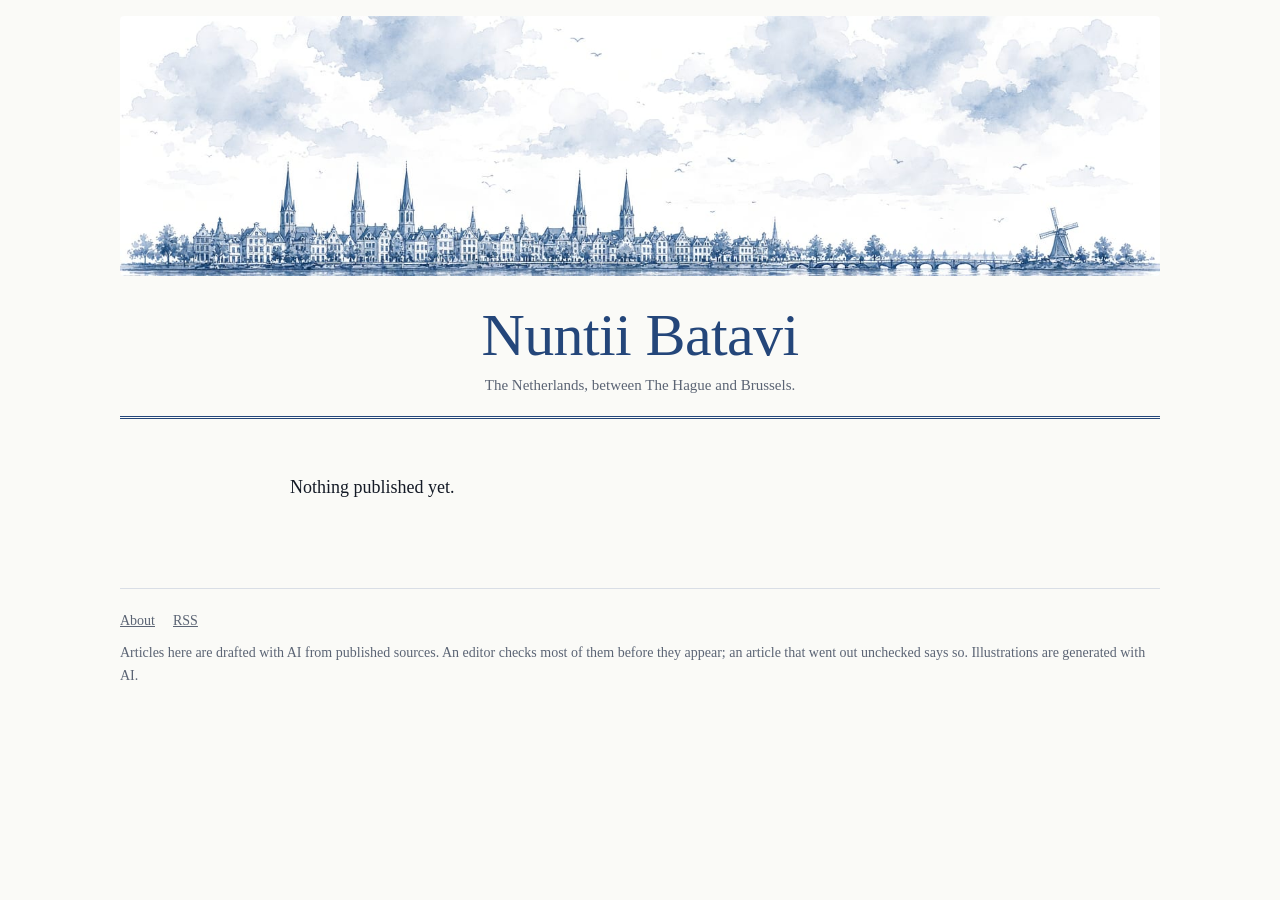
==== index.html @ 38f4e2b5 "Update site" ====
<!doctype html>
<html lang="en">
<head>
<meta charset="utf-8">
<meta name="viewport" content="width=device-width, initial-scale=1">
<title>Nuntii Batavi</title>
<meta name="description" content="The Netherlands, between The Hague and Brussels.">
<link rel="canonical" href="https://news-officina.github.io/nuntii-batavi/">
<meta property="og:site_name" content="Nuntii Batavi">
<meta property="og:title" content="Nuntii Batavi">
<meta property="og:description" content="The Netherlands, between The Hague and Brussels.">
<meta property="og:type" content="website">
<meta property="og:url" content="https://news-officina.github.io/nuntii-batavi/">
<link rel="stylesheet" href="style.css">
<link rel="alternate" type="application/rss+xml" title="Nuntii Batavi" href="feed.xml">
</head>
<body>
<div class="wrap">
<img class="banner" src="images/header-64d0432d-6b9e-4dca-899b-a735cccfc6e3.jpg" alt="A wide low horizon of small rooftops, spires and a distant windmill beside a calm canal under a vast pale sky." width="1536" height="384">
<header class="masthead">
<a href="./"><p class="name">Nuntii Batavi</p></a>
<p class="tagline">The Netherlands, between The Hague and Brussels.</p>
</header>
<main class="page"><p>Nothing published yet.</p></main>
<footer>
<nav><a href="about/">About</a><a href="feed.xml">RSS</a></nav>
<div>Articles here are drafted with AI from published sources. An editor checks most of them before they appear; an article that went out unchecked says so. Illustrations are generated with AI.</div>
</footer>
</div>
</body>
</html>
---- style.css ----
:root {
  --paper: #fafaf7;
  --ink: #141a26;
  --muted: #5b6474;
  --rule: #d9dee6;
  --accent: #24467A;
  --heading: Georgia, 'Times New Roman', serif;
  --body: Georgia, 'Times New Roman', serif;
}
@media (prefers-color-scheme: dark) {
  :root {
    --paper: #10141c;
    --ink: #e6e9ef;
    --muted: #a0a8b6;
    --rule: #283040;
    --accent: #8fb3ea;
  }
}
* { box-sizing: border-box; }
html { -webkit-text-size-adjust: 100%; }
body { margin: 0; background: var(--paper); color: var(--ink); font: 18px/1.65 var(--body); }
a { color: inherit; }
img { display: block; max-width: 100%; height: auto; }
.wrap { width: 100%; max-width: 1080px; margin: 0 auto; padding: 0 20px; }
.kicker { margin: 0 0 6px; font-size: 13px; font-weight: 700; letter-spacing: 0.06em; text-transform: uppercase; color: var(--accent); }
.banner { display: block; width: 100%; height: auto; aspect-ratio: 4 / 1; object-fit: cover; margin-top: 16px; border-radius: 4px; }
.masthead { padding: 28px 0 18px; border-bottom: 3px double var(--accent); text-align: center; }
.masthead a { text-decoration: none; }
.name { margin: 0; font: 500 clamp(34px, 7vw, 60px)/1.05 var(--heading); letter-spacing: -0.01em; color: var(--accent); }
.tagline { margin: 6px 0 0; font-size: 15px; color: var(--muted); }
h1, h2, h3 { font-family: var(--heading); font-weight: 500; line-height: 1.15; }
.lead { display: grid; gap: 24px; padding: 32px 0; border-bottom: 1px solid var(--rule); }
.lead-text { align-self: center; }
.lead h2 { margin: 0 0 12px; font-size: clamp(30px, 5vw, 46px); letter-spacing: -0.01em; }
.lead p { margin: 0; color: var(--muted); }
.stories { display: grid; gap: 0 32px; padding-bottom: 24px; }
.story { padding: 24px 0; border-bottom: 1px solid var(--rule); }
.story img { margin-bottom: 12px; }
.story h3 { margin: 0 0 8px; font-size: 23px; }
.story p { margin: 0; font-size: 16px; line-height: 1.5; color: var(--muted); }
.lead a, .story a { text-decoration: none; }
.lead a:hover, .story a:hover { text-decoration: underline; text-decoration-thickness: 2px; text-underline-offset: 4px; }
.date { display: block; margin-top: 10px; font-size: 14px; color: var(--muted); }
.article { max-width: 700px; margin: 0 auto; padding: 36px 0 24px; }
.article h1 { margin: 0 0 14px; font-size: clamp(32px, 6vw, 50px); letter-spacing: -0.01em; }
.standfirst { margin: 0 0 16px; font-size: 21px; line-height: 1.45; color: var(--muted); }
.article figure { margin: 24px 0; }
.article figcaption { margin-top: 6px; font-size: 14px; color: var(--muted); }
.image-note { margin: 4px 0; font-size: 12px; color: var(--muted); }
.article h2 { margin: 34px 0 10px; font-size: 24px; }
.correction { margin: 0 0 20px; padding: 12px 14px; border-left: 4px solid var(--accent); font-size: 16px; line-height: 1.5; }
.unreviewed { margin: 28px 0 0; padding-top: 12px; border-top: 1px solid var(--rule); font-size: 14px; line-height: 1.5; color: var(--muted); }
.article p.body { margin: 0 0 18px; }
.page { max-width: 700px; margin: 0 auto; padding: 36px 0; }
.page h1 { margin: 0 0 16px; font-size: 38px; }
footer { margin-top: 32px; padding: 20px 0 40px; border-top: 1px solid var(--rule); font-size: 14px; color: var(--muted); }
footer nav { display: flex; gap: 18px; flex-wrap: wrap; margin-bottom: 8px; }
a:focus-visible { outline: 2px solid var(--accent); outline-offset: 3px; }
@media (min-width: 760px) {
  .lead.has-image { grid-template-columns: 3fr 2fr; }
  .stories { grid-template-columns: repeat(2, 1fr); }
}
@media (min-width: 1000px) { .stories { grid-template-columns: repeat(3, 1fr); } }
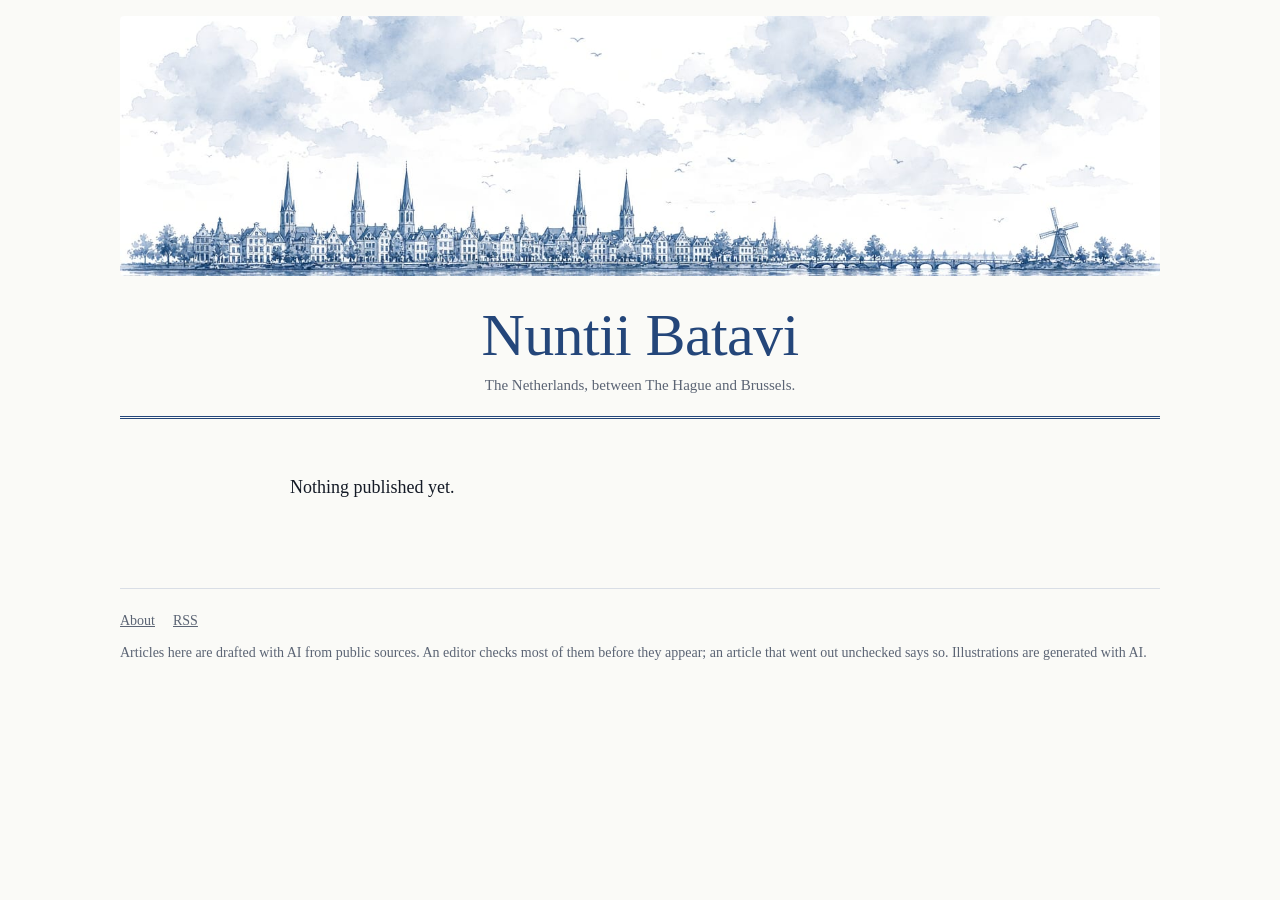
==== commit 1b8352b5: "Update site" ====
--- a/index.html
+++ b/index.html
@@ -11,6 +11,9 @@
 <meta property="og:description" content="The Netherlands, between The Hague and Brussels.">
 <meta property="og:type" content="website">
 <meta property="og:url" content="https://news-officina.github.io/nuntii-batavi/">
+<meta name="twitter:card" content="summary">
+<meta name="twitter:title" content="Nuntii Batavi">
+<meta name="twitter:description" content="The Netherlands, between The Hague and Brussels.">
 <link rel="stylesheet" href="style.css">
 <link rel="alternate" type="application/rss+xml" title="Nuntii Batavi" href="feed.xml">
 </head>
@@ -24,7 +27,7 @@
 <main class="page"><p>Nothing published yet.</p></main>
 <footer>
 <nav><a href="about/">About</a><a href="feed.xml">RSS</a></nav>
-<div>Articles here are drafted with AI from published sources. An editor checks most of them before they appear; an article that went out unchecked says so. Illustrations are generated with AI.</div>
+<div>Articles here are drafted with AI from public sources. An editor checks most of them before they appear; an article that went out unchecked says so. Illustrations are generated with AI.</div>
 </footer>
 </div>
 </body>
--- a/style.css
+++ b/style.css
@@ -51,6 +51,12 @@
 .correction { margin: 0 0 20px; padding: 12px 14px; border-left: 4px solid var(--accent); font-size: 16px; line-height: 1.5; }
 .unreviewed { margin: 28px 0 0; padding-top: 12px; border-top: 1px solid var(--rule); font-size: 14px; line-height: 1.5; color: var(--muted); }
 .article p.body { margin: 0 0 18px; }
+.share { display: flex; flex-wrap: wrap; align-items: center; gap: 8px; margin: 28px 0 0; font-size: 15px; line-height: 1.4; }
+.share-label { margin-right: 4px; font-weight: 700; color: var(--muted); }
+.share a, .share button { padding: 5px 12px; border: 1px solid var(--rule); border-radius: 999px; background: none; color: var(--ink); font: inherit; text-decoration: none; cursor: pointer; }
+.share a:hover, .share button:hover { border-color: var(--accent); color: var(--accent); }
+.share [hidden] { display: none; }
+button:focus-visible { outline: 2px solid var(--accent); outline-offset: 3px; }
 .page { max-width: 700px; margin: 0 auto; padding: 36px 0; }
 .page h1 { margin: 0 0 16px; font-size: 38px; }
 footer { margin-top: 32px; padding: 20px 0 40px; border-top: 1px solid var(--rule); font-size: 14px; color: var(--muted); }
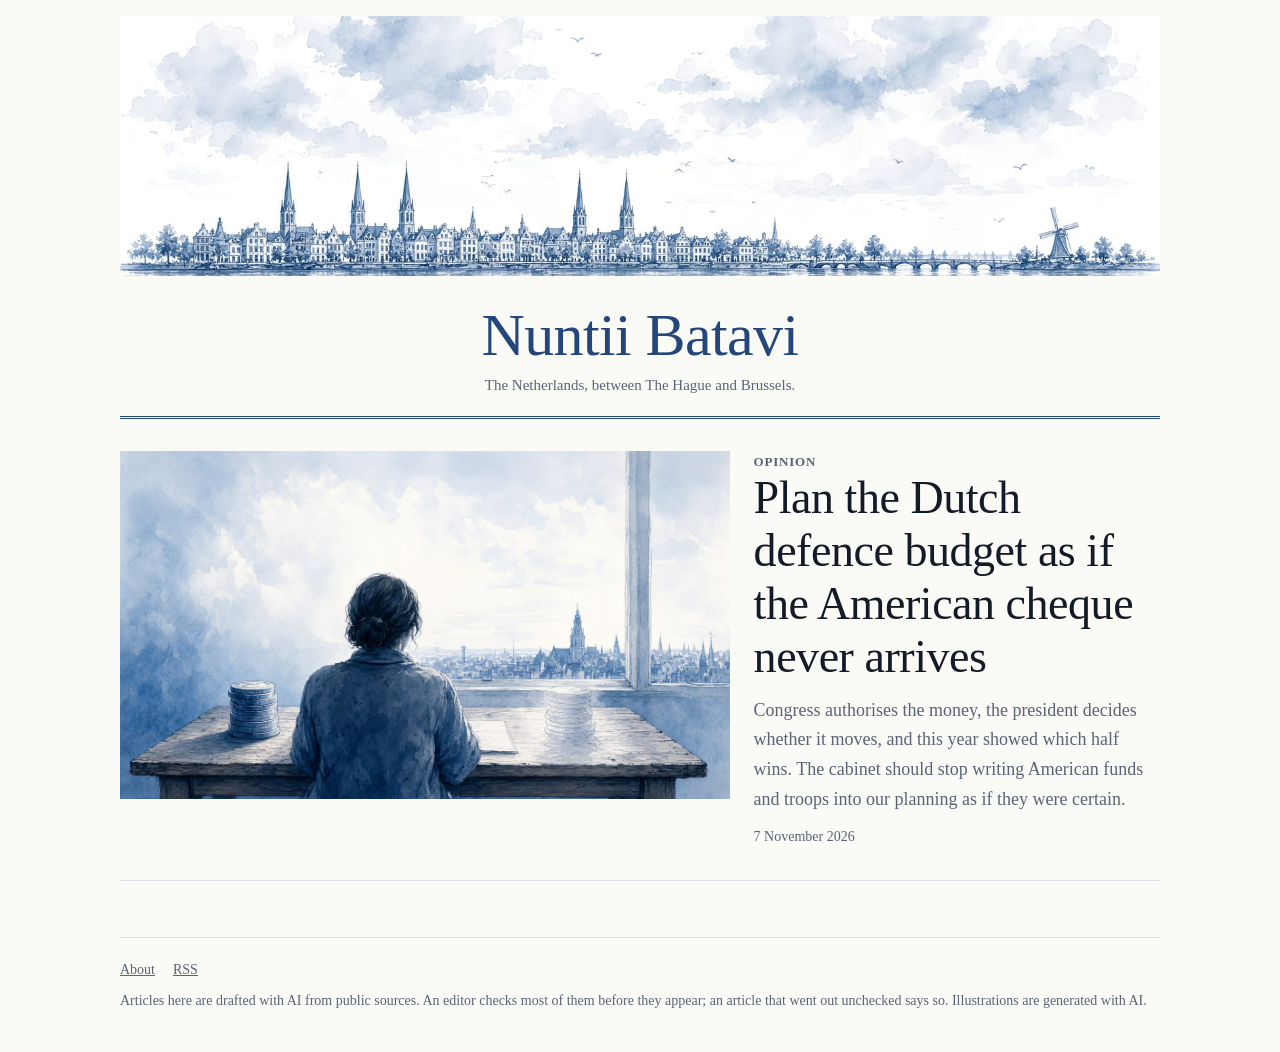
==== commit 338ad425: "Update site" ====
--- a/index.html
+++ b/index.html
@@ -24,7 +24,21 @@
 <a href="./"><p class="name">Nuntii Batavi</p></a>
 <p class="tagline">The Netherlands, between The Hague and Brussels.</p>
 </header>
-<main class="page"><p>Nothing published yet.</p></main>
+<main>
+<article class="lead has-image">
+<a href="2026/11/plan-the-dutch-defence-budget-as-if-the-american/"><img src="images/91900c73-800e-4c20-bc7a-815867854b75.jpg" alt="A clerk behind a desk compares two stacks of coins, one solid and one dissolving, with a wide empty sky outside" width="1344" height="768" loading="lazy"></a>
+<div class="lead-text">
+
+<p class="kicker">Opinion</p>
+<h2><a href="2026/11/plan-the-dutch-defence-budget-as-if-the-american/">Plan the Dutch defence budget as if the American cheque never arrives</a></h2>
+<p>Congress authorises the money, the president decides whether it moves, and this year showed which half wins. The cabinet should stop writing American funds and troops into our planning as if they were certain.</p>
+<time class="date" datetime="2026-11-07">7 November 2026</time>
+</div>
+</article>
+<div class="stories">
+
+</div>
+</main>
 <footer>
 <nav><a href="about/">About</a><a href="feed.xml">RSS</a></nav>
 <div>Articles here are drafted with AI from public sources. An editor checks most of them before they appear; an article that went out unchecked says so. Illustrations are generated with AI.</div>
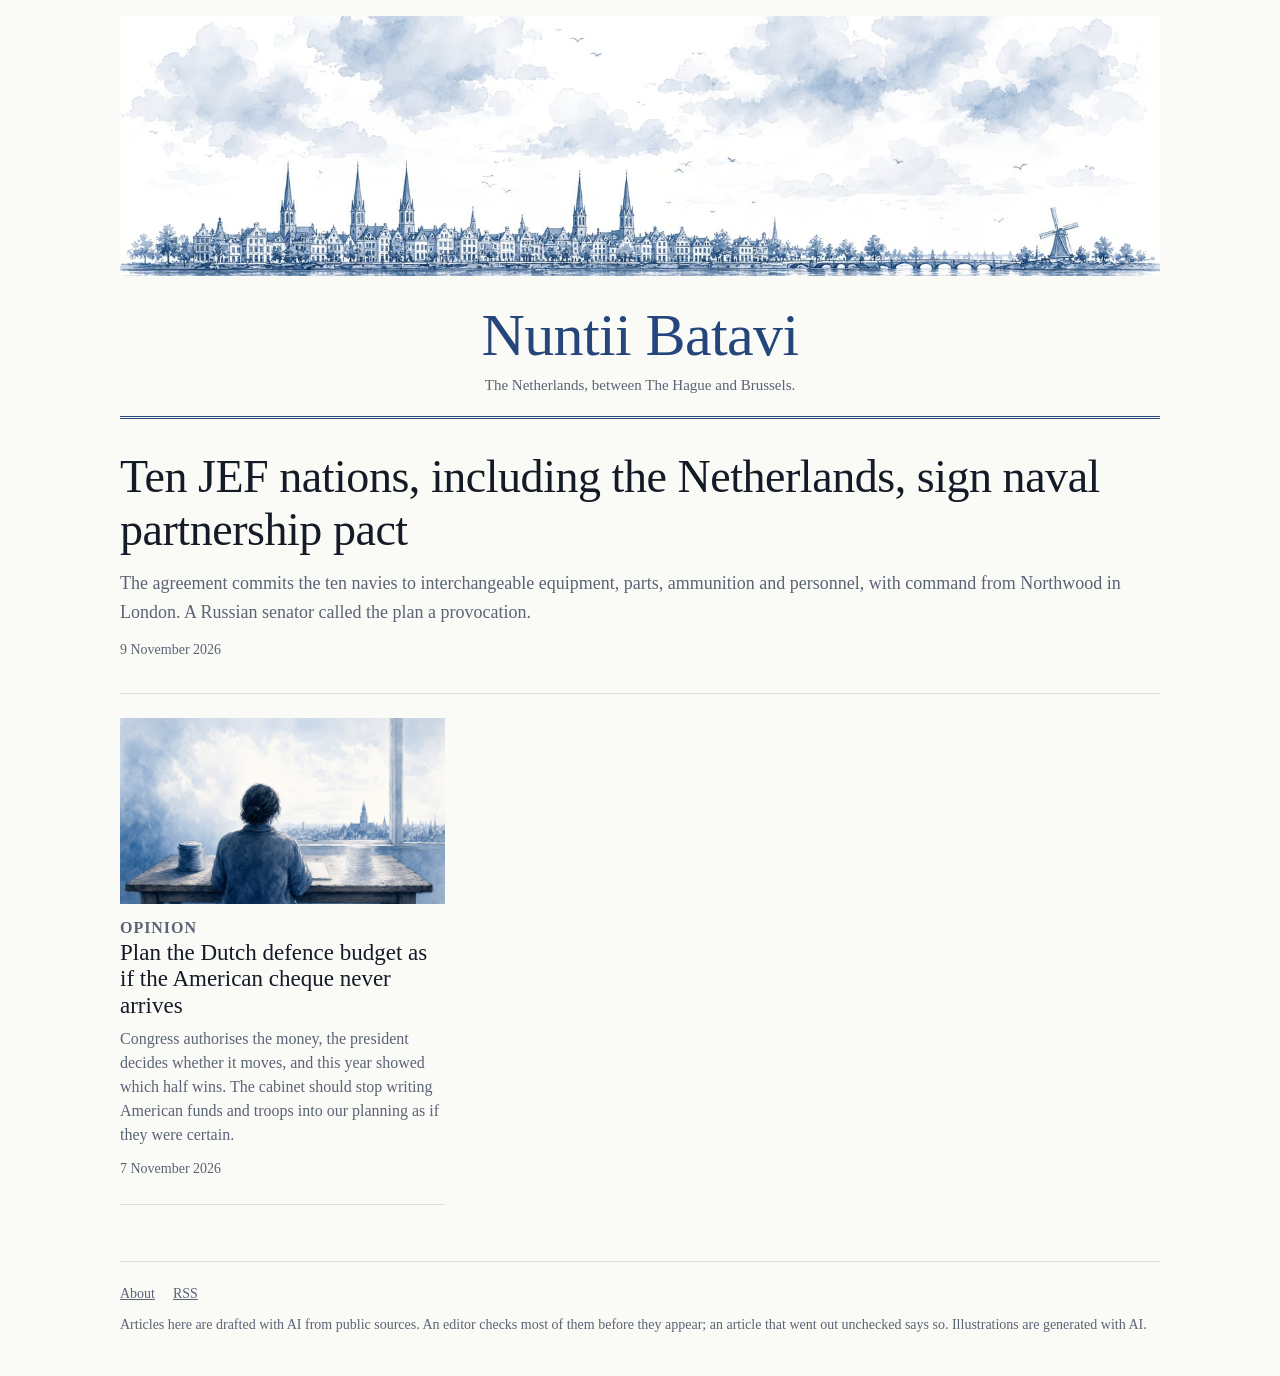
==== commit 33332cb9: "Update site" ====
--- a/index.html
+++ b/index.html
@@ -25,18 +25,25 @@
 <p class="tagline">The Netherlands, between The Hague and Brussels.</p>
 </header>
 <main>
-<article class="lead has-image">
-<a href="2026/11/plan-the-dutch-defence-budget-as-if-the-american/"><img src="images/91900c73-800e-4c20-bc7a-815867854b75.jpg" alt="A clerk behind a desk compares two stacks of coins, one solid and one dissolving, with a wide empty sky outside" width="1344" height="768" loading="lazy"></a>
+<article class="lead">
+
 <div class="lead-text">
 
-<p class="kicker">Opinion</p>
-<h2><a href="2026/11/plan-the-dutch-defence-budget-as-if-the-american/">Plan the Dutch defence budget as if the American cheque never arrives</a></h2>
-<p>Congress authorises the money, the president decides whether it moves, and this year showed which half wins. The cabinet should stop writing American funds and troops into our planning as if they were certain.</p>
-<time class="date" datetime="2026-11-07">7 November 2026</time>
+
+<h2><a href="2026/11/ten-jef-nations-including-the-netherlands-sign-naval-partnership/">Ten JEF nations, including the Netherlands, sign naval partnership pact</a></h2>
+<p>The agreement commits the ten navies to interchangeable equipment, parts, ammunition and personnel, with command from Northwood in London. A Russian senator called the plan a provocation.</p>
+<time class="date" datetime="2026-11-09">9 November 2026</time>
 </div>
 </article>
 <div class="stories">
+<article class="story">
+<a href="2026/11/plan-the-dutch-defence-budget-as-if-the-american/"><img src="images/91900c73-800e-4c20-bc7a-815867854b75.jpg" alt="A clerk behind a desk compares two stacks of coins, one solid and one dissolving, with a wide empty sky outside" width="1344" height="768" loading="lazy"></a>
 
+<p class="kicker">Opinion</p>
+<h3><a href="2026/11/plan-the-dutch-defence-budget-as-if-the-american/">Plan the Dutch defence budget as if the American cheque never arrives</a></h3>
+<p>Congress authorises the money, the president decides whether it moves, and this year showed which half wins. The cabinet should stop writing American funds and troops into our planning as if they were certain.</p>
+<time class="date" datetime="2026-11-07">7 November 2026</time>
+</article>
 </div>
 </main>
 <footer>
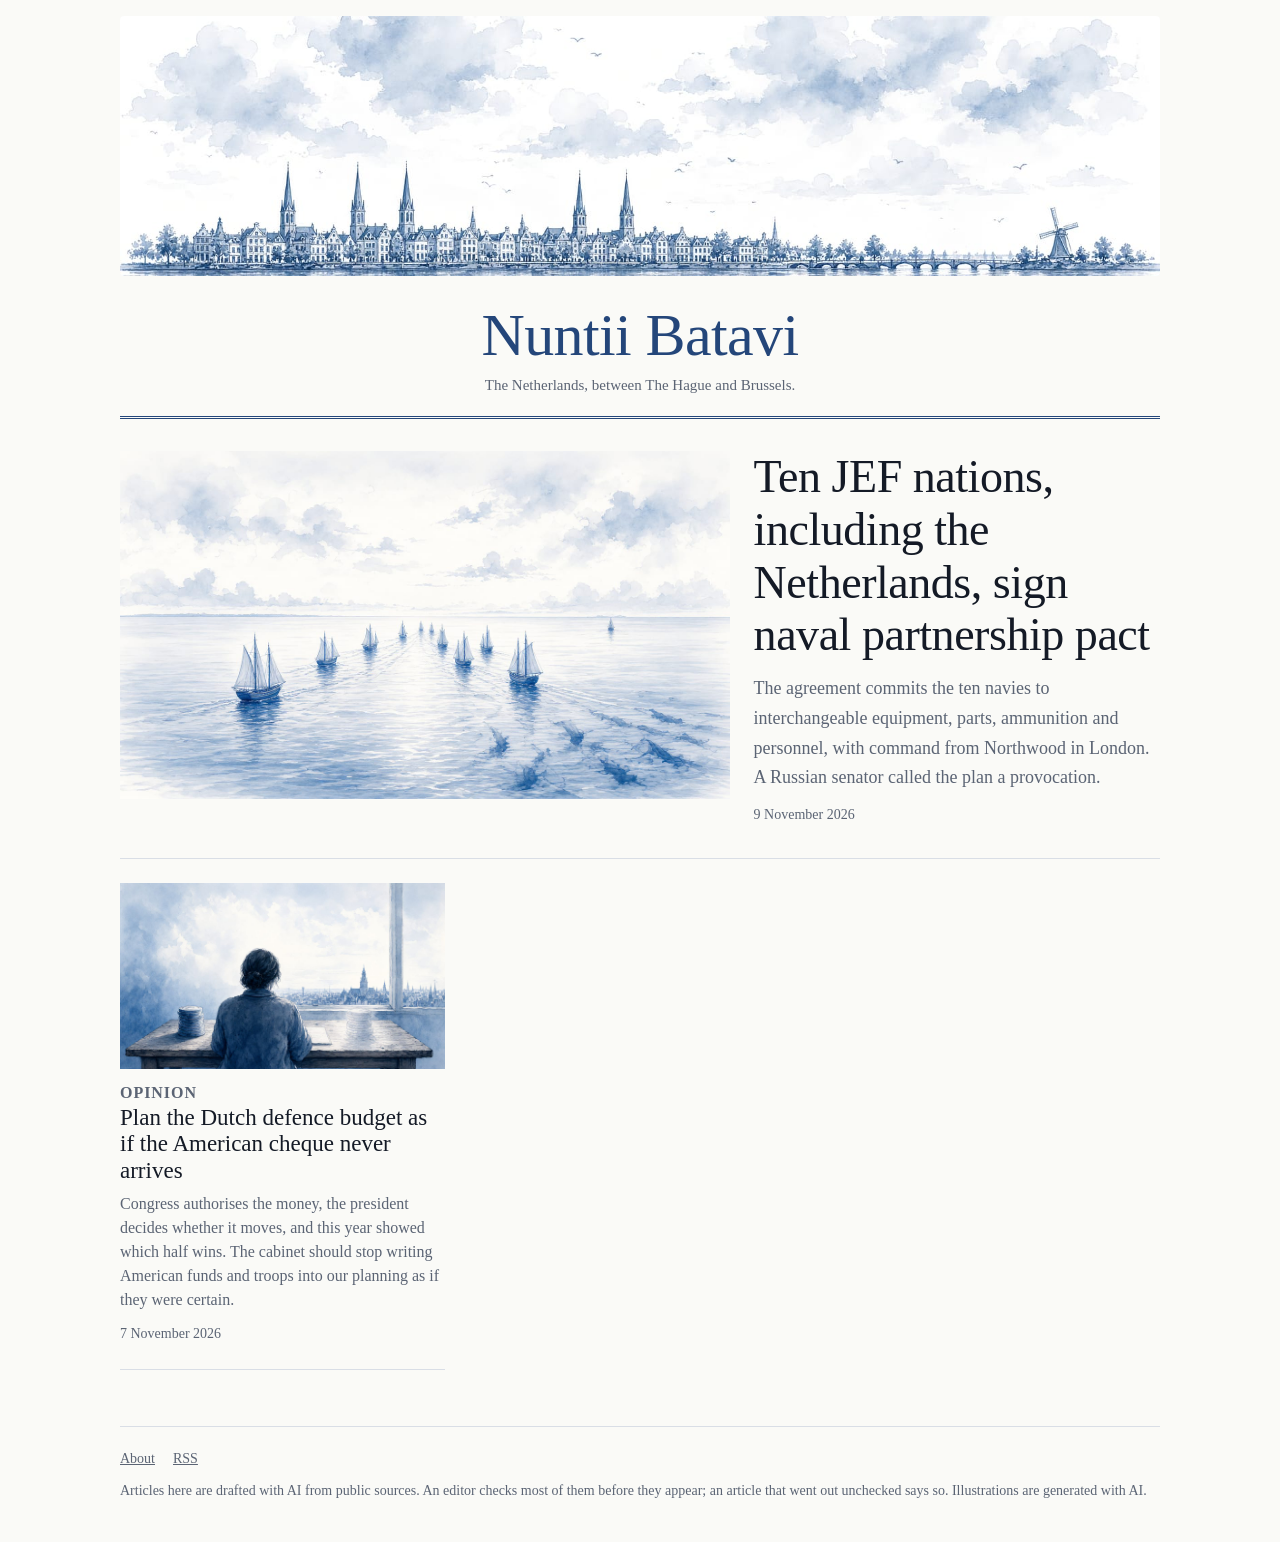
==== commit 570e69b1: "Update site" ====
--- a/index.html
+++ b/index.html
@@ -25,8 +25,8 @@
 <p class="tagline">The Netherlands, between The Hague and Brussels.</p>
 </header>
 <main>
-<article class="lead">
-
+<article class="lead has-image">
+<a href="2026/11/ten-jef-nations-including-the-netherlands-sign-naval-partnership/"><img src="images/13195056-7303-4a5e-b51d-84fb49547f3f.jpg" alt="Ten ships sailing in formation on a wide sea, with faint dark shapes beneath the waves nearby" width="1344" height="768" loading="lazy"></a>
 <div class="lead-text">
 
 
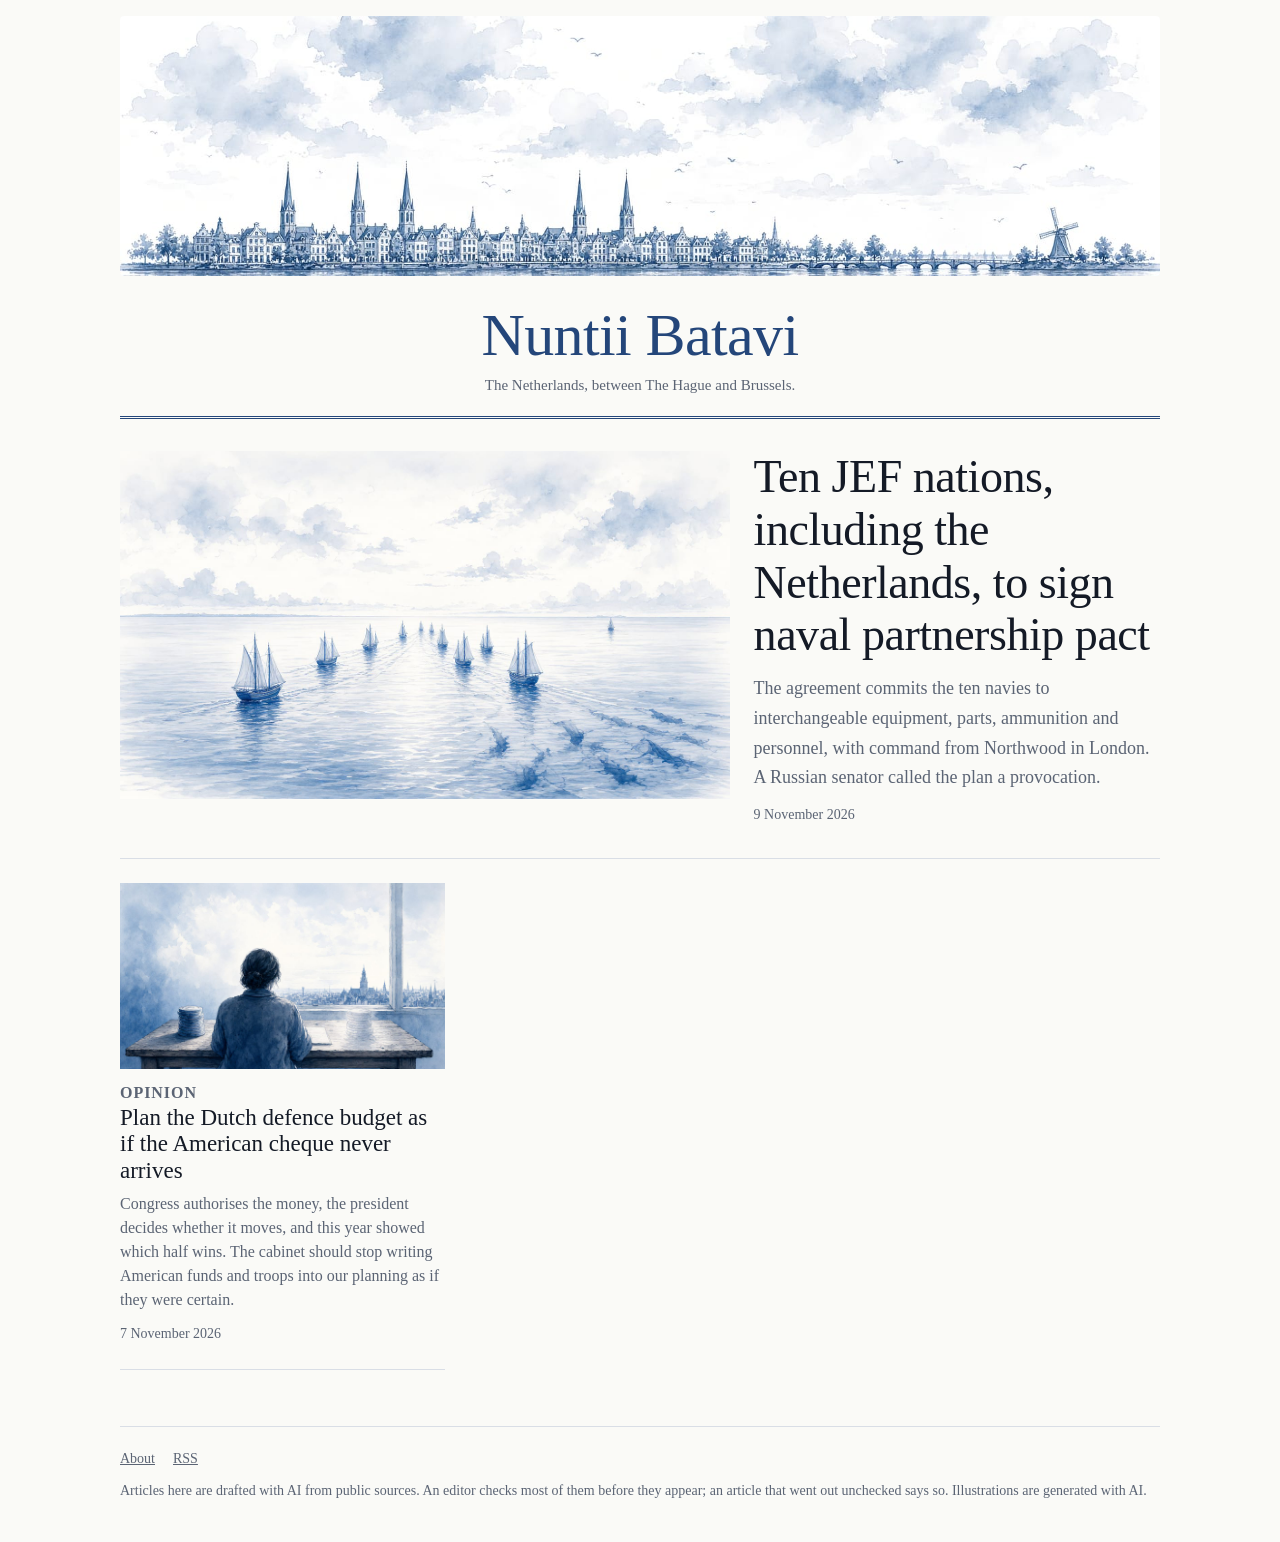
==== commit 2e2af33e: "Update site" ====
--- a/index.html
+++ b/index.html
@@ -30,7 +30,7 @@
 <div class="lead-text">
 
 
-<h2><a href="2026/11/ten-jef-nations-including-the-netherlands-sign-naval-partnership/">Ten JEF nations, including the Netherlands, sign naval partnership pact</a></h2>
+<h2><a href="2026/11/ten-jef-nations-including-the-netherlands-sign-naval-partnership/">Ten JEF nations, including the Netherlands, to sign naval partnership pact</a></h2>
 <p>The agreement commits the ten navies to interchangeable equipment, parts, ammunition and personnel, with command from Northwood in London. A Russian senator called the plan a provocation.</p>
 <time class="date" datetime="2026-11-09">9 November 2026</time>
 </div>
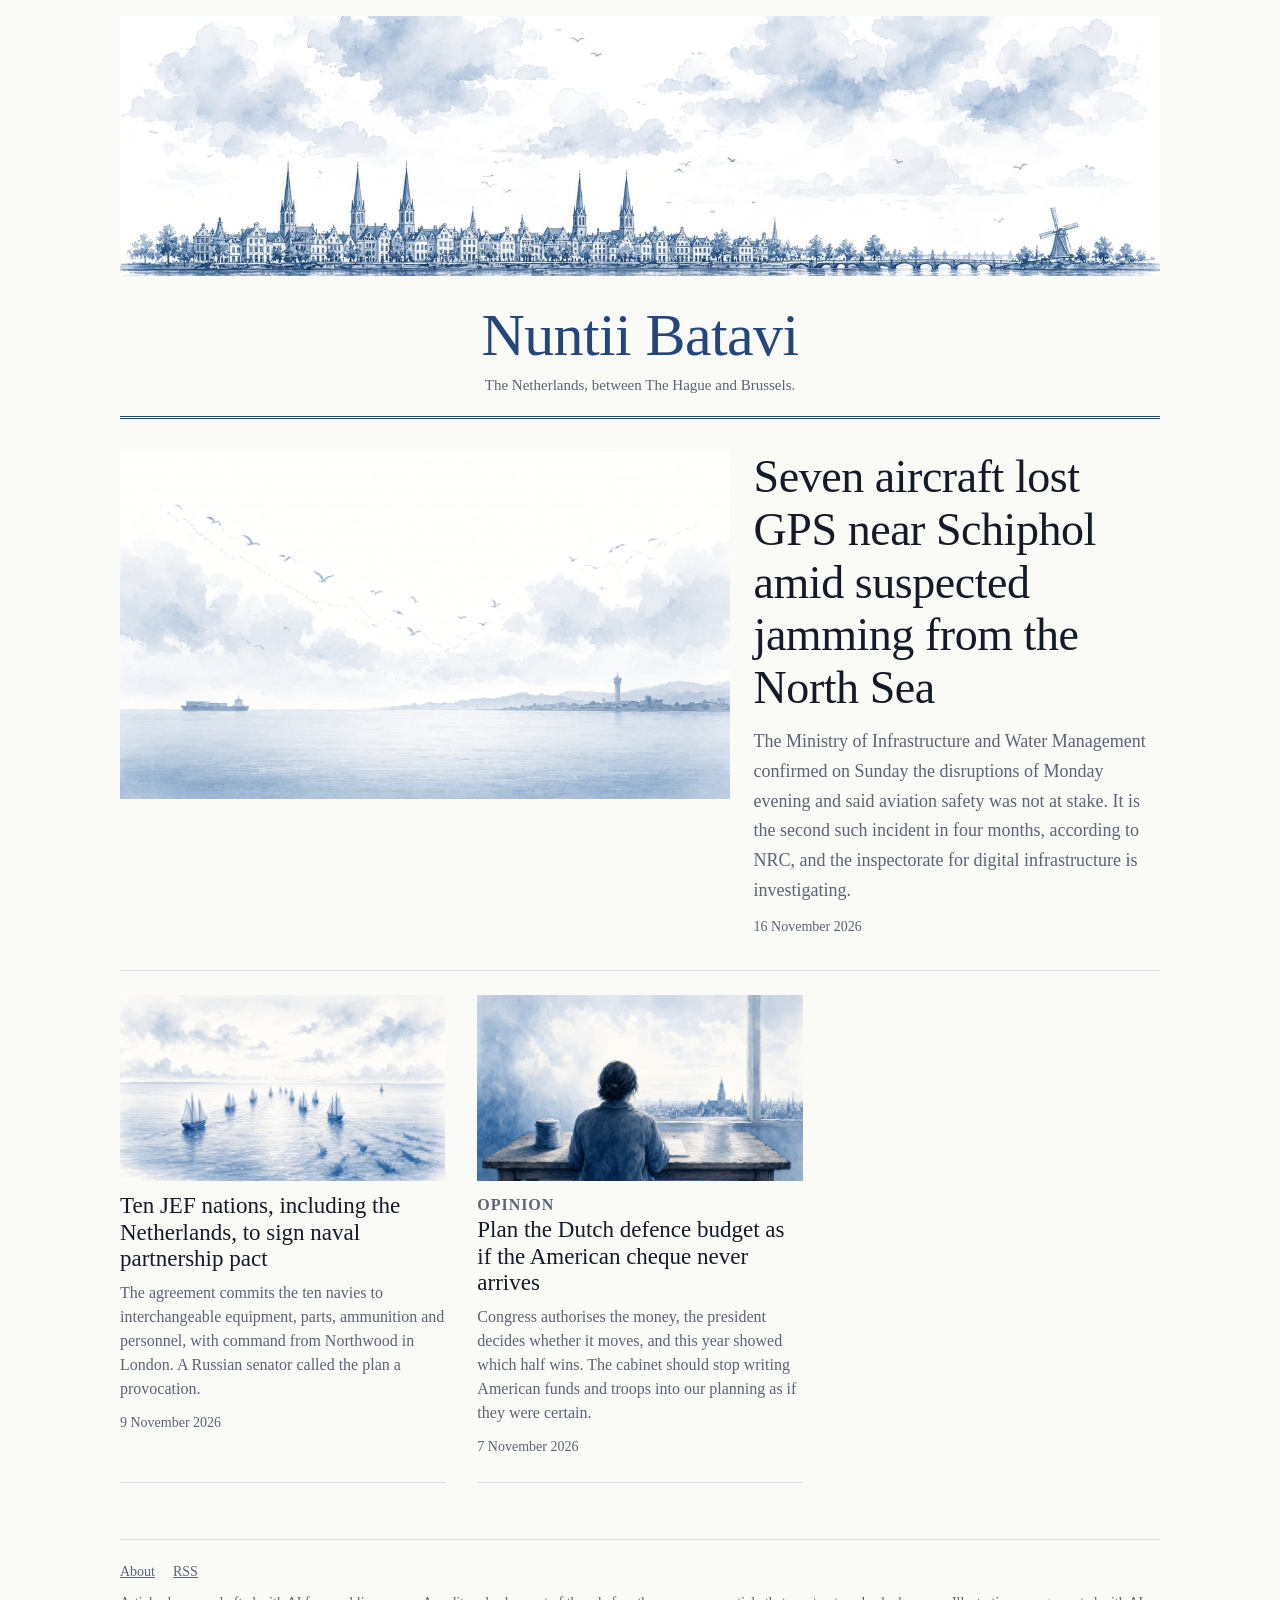
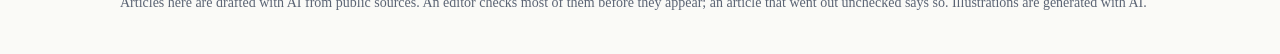
==== commit 403d5cb1: "Update site" ====
--- a/index.html
+++ b/index.html
@@ -26,16 +26,24 @@
 </header>
 <main>
 <article class="lead has-image">
-<a href="2026/11/ten-jef-nations-including-the-netherlands-sign-naval-partnership/"><img src="images/13195056-7303-4a5e-b51d-84fb49547f3f.jpg" alt="Ten ships sailing in formation on a wide sea, with faint dark shapes beneath the waves nearby" width="1344" height="768" loading="lazy"></a>
+<a href="2026/11/seven-aircraft-lost-gps-near-schiphol-amid-suspected-jamming/"><img src="images/61aaf13c-af88-42f7-8b67-bf245e8131a8.jpg" alt="Seabirds' flight paths dissolve into broken dashes above a distant ship on the North Sea." width="1344" height="768" loading="lazy"></a>
 <div class="lead-text">
 
 
-<h2><a href="2026/11/ten-jef-nations-including-the-netherlands-sign-naval-partnership/">Ten JEF nations, including the Netherlands, to sign naval partnership pact</a></h2>
-<p>The agreement commits the ten navies to interchangeable equipment, parts, ammunition and personnel, with command from Northwood in London. A Russian senator called the plan a provocation.</p>
-<time class="date" datetime="2026-11-09">9 November 2026</time>
+<h2><a href="2026/11/seven-aircraft-lost-gps-near-schiphol-amid-suspected-jamming/">Seven aircraft lost GPS near Schiphol amid suspected jamming from the North Sea</a></h2>
+<p>The Ministry of Infrastructure and Water Management confirmed on Sunday the disruptions of Monday evening and said aviation safety was not at stake. It is the second such incident in four months, according to NRC, and the inspectorate for digital infrastructure is investigating.</p>
+<time class="date" datetime="2026-11-16">16 November 2026</time>
 </div>
 </article>
 <div class="stories">
+<article class="story">
+<a href="2026/11/ten-jef-nations-including-the-netherlands-sign-naval-partnership/"><img src="images/13195056-7303-4a5e-b51d-84fb49547f3f.jpg" alt="Ten ships sailing in formation on a wide sea, with faint dark shapes beneath the waves nearby" width="1344" height="768" loading="lazy"></a>
+
+
+<h3><a href="2026/11/ten-jef-nations-including-the-netherlands-sign-naval-partnership/">Ten JEF nations, including the Netherlands, to sign naval partnership pact</a></h3>
+<p>The agreement commits the ten navies to interchangeable equipment, parts, ammunition and personnel, with command from Northwood in London. A Russian senator called the plan a provocation.</p>
+<time class="date" datetime="2026-11-09">9 November 2026</time>
+</article>
 <article class="story">
 <a href="2026/11/plan-the-dutch-defence-budget-as-if-the-american/"><img src="images/91900c73-800e-4c20-bc7a-815867854b75.jpg" alt="A clerk behind a desk compares two stacks of coins, one solid and one dissolving, with a wide empty sky outside" width="1344" height="768" loading="lazy"></a>
 
--- a/style.css
+++ b/style.css
@@ -49,6 +49,11 @@
 .image-note { margin: 4px 0; font-size: 12px; color: var(--muted); }
 .article h2 { margin: 34px 0 10px; font-size: 24px; }
 .correction { margin: 0 0 20px; padding: 12px 14px; border-left: 4px solid var(--accent); font-size: 16px; line-height: 1.5; }
+.sources { margin: 28px 0 0; padding-top: 12px; border-top: 1px solid var(--rule); font-size: 14px; line-height: 1.5; color: var(--muted); }
+.sources h2 { margin: 0 0 4px; font-size: 13px; font-weight: 600; letter-spacing: .04em; text-transform: uppercase; }
+.sources p { margin: 0; }
+.sources .sources-note { margin-top: 4px; }
+.sources a { color: inherit; }
 .unreviewed { margin: 28px 0 0; padding-top: 12px; border-top: 1px solid var(--rule); font-size: 14px; line-height: 1.5; color: var(--muted); }
 .article p.body { margin: 0 0 18px; }
 .share { display: flex; flex-wrap: wrap; align-items: center; gap: 8px; margin: 28px 0 0; font-size: 15px; line-height: 1.4; }
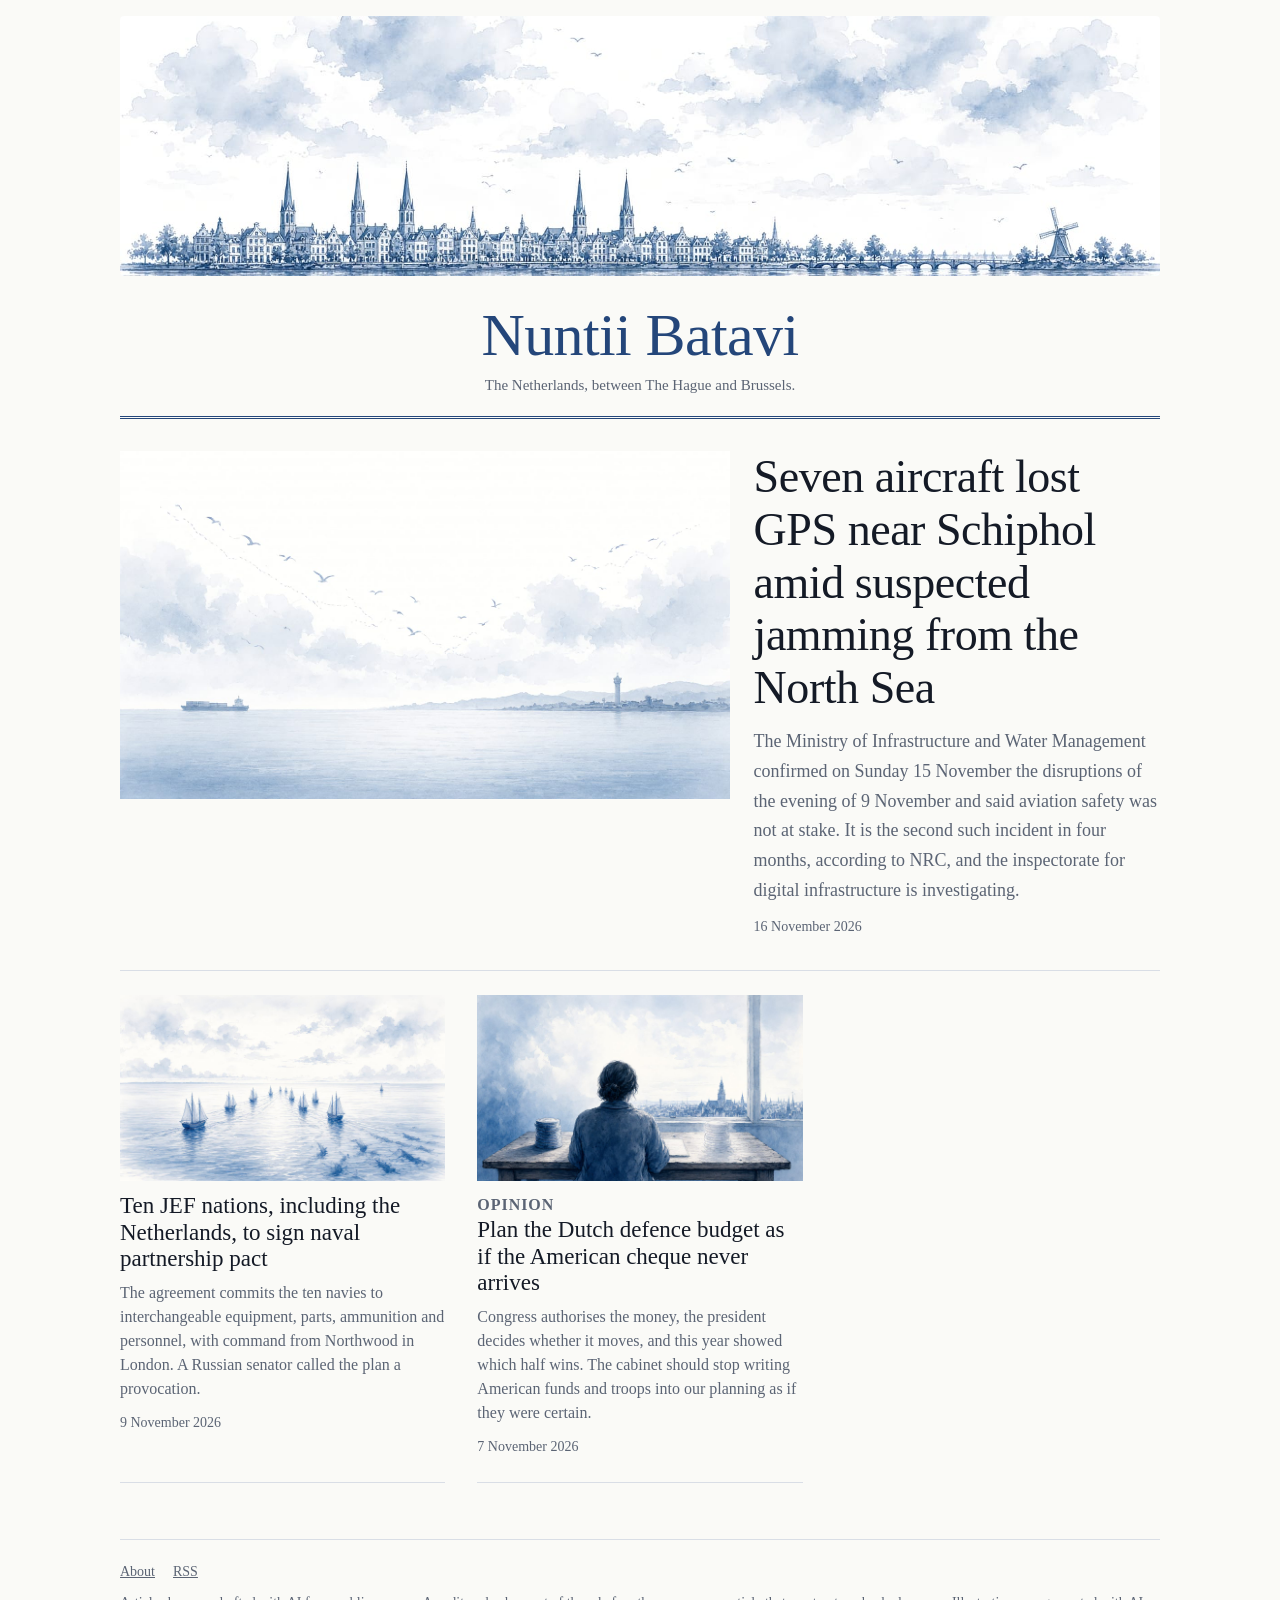
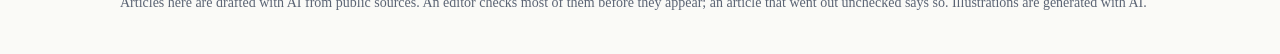
==== commit 78f47405: "Update site" ====
--- a/index.html
+++ b/index.html
@@ -31,7 +31,7 @@
 
 
 <h2><a href="2026/11/seven-aircraft-lost-gps-near-schiphol-amid-suspected-jamming/">Seven aircraft lost GPS near Schiphol amid suspected jamming from the North Sea</a></h2>
-<p>The Ministry of Infrastructure and Water Management confirmed on Sunday the disruptions of Monday evening and said aviation safety was not at stake. It is the second such incident in four months, according to NRC, and the inspectorate for digital infrastructure is investigating.</p>
+<p>The Ministry of Infrastructure and Water Management confirmed on Sunday 15 November the disruptions of the evening of 9 November and said aviation safety was not at stake. It is the second such incident in four months, according to NRC, and the inspectorate for digital infrastructure is investigating.</p>
 <time class="date" datetime="2026-11-16">16 November 2026</time>
 </div>
 </article>
